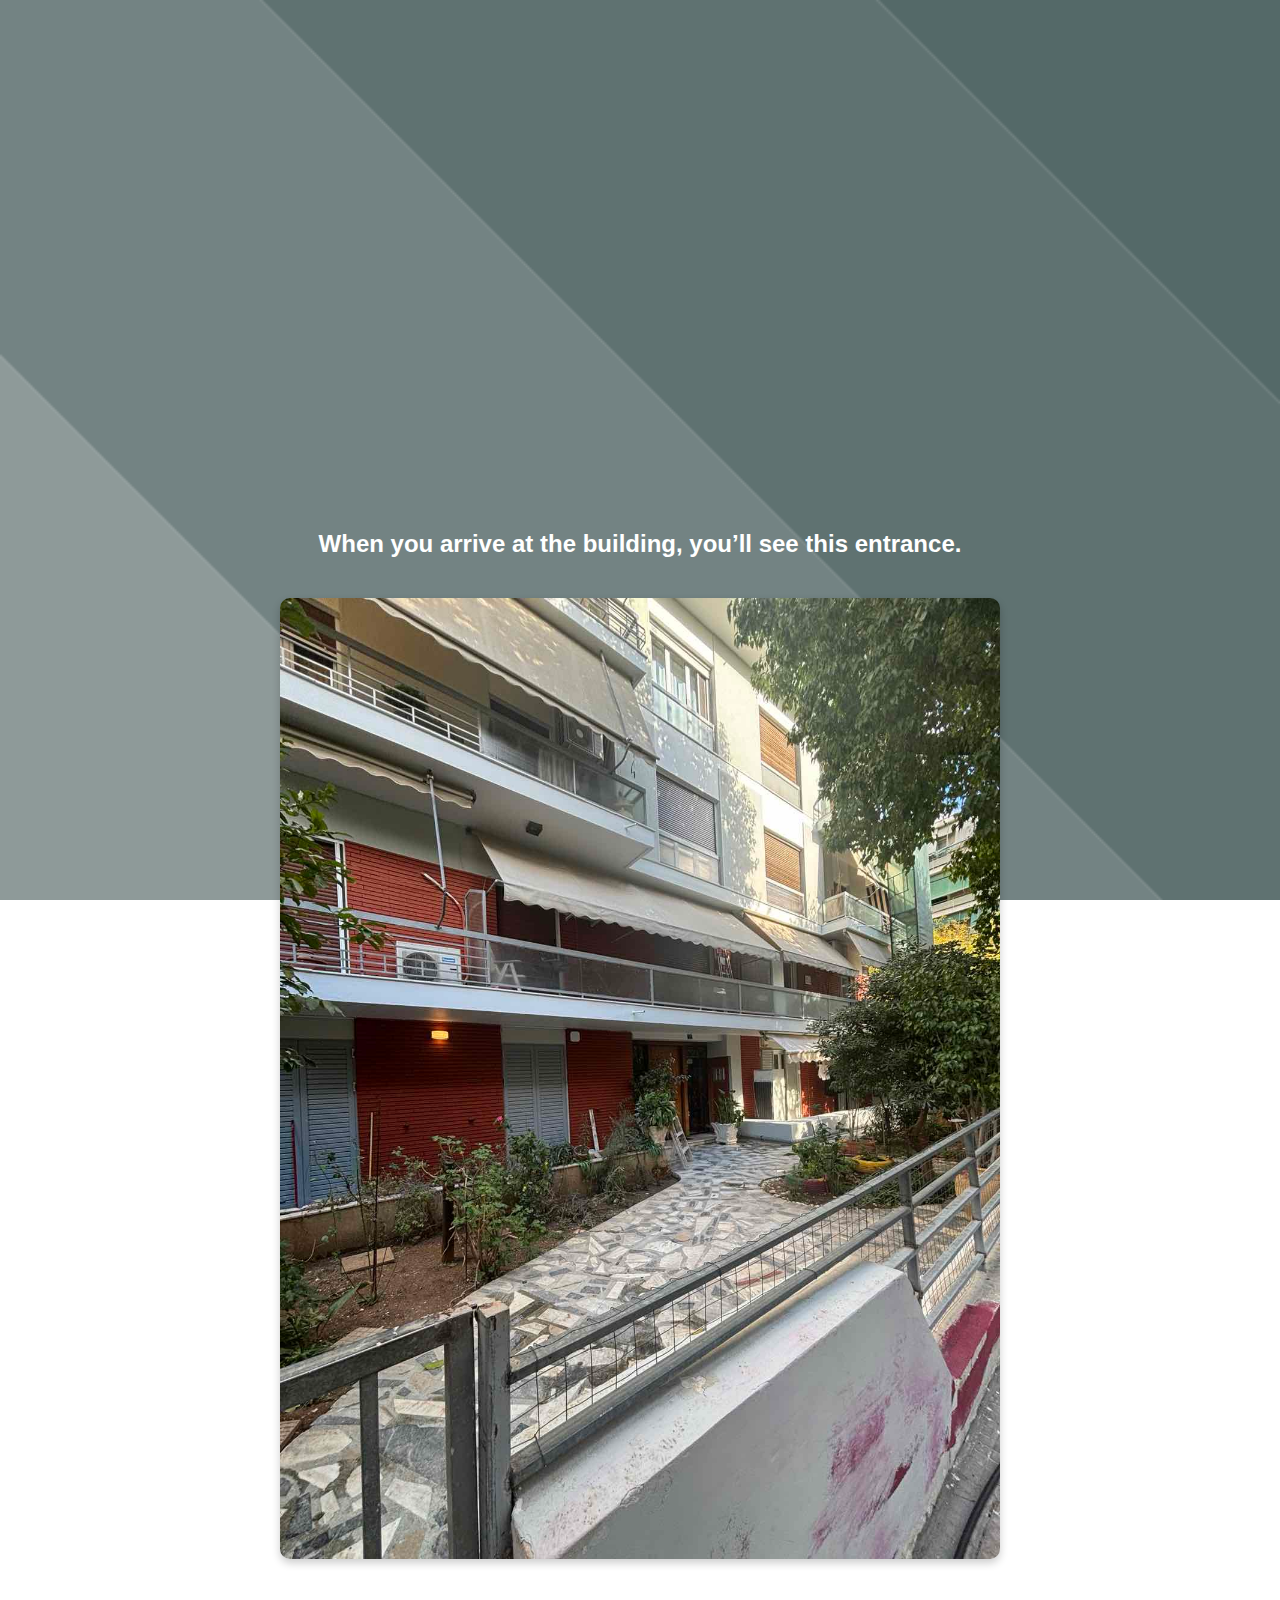
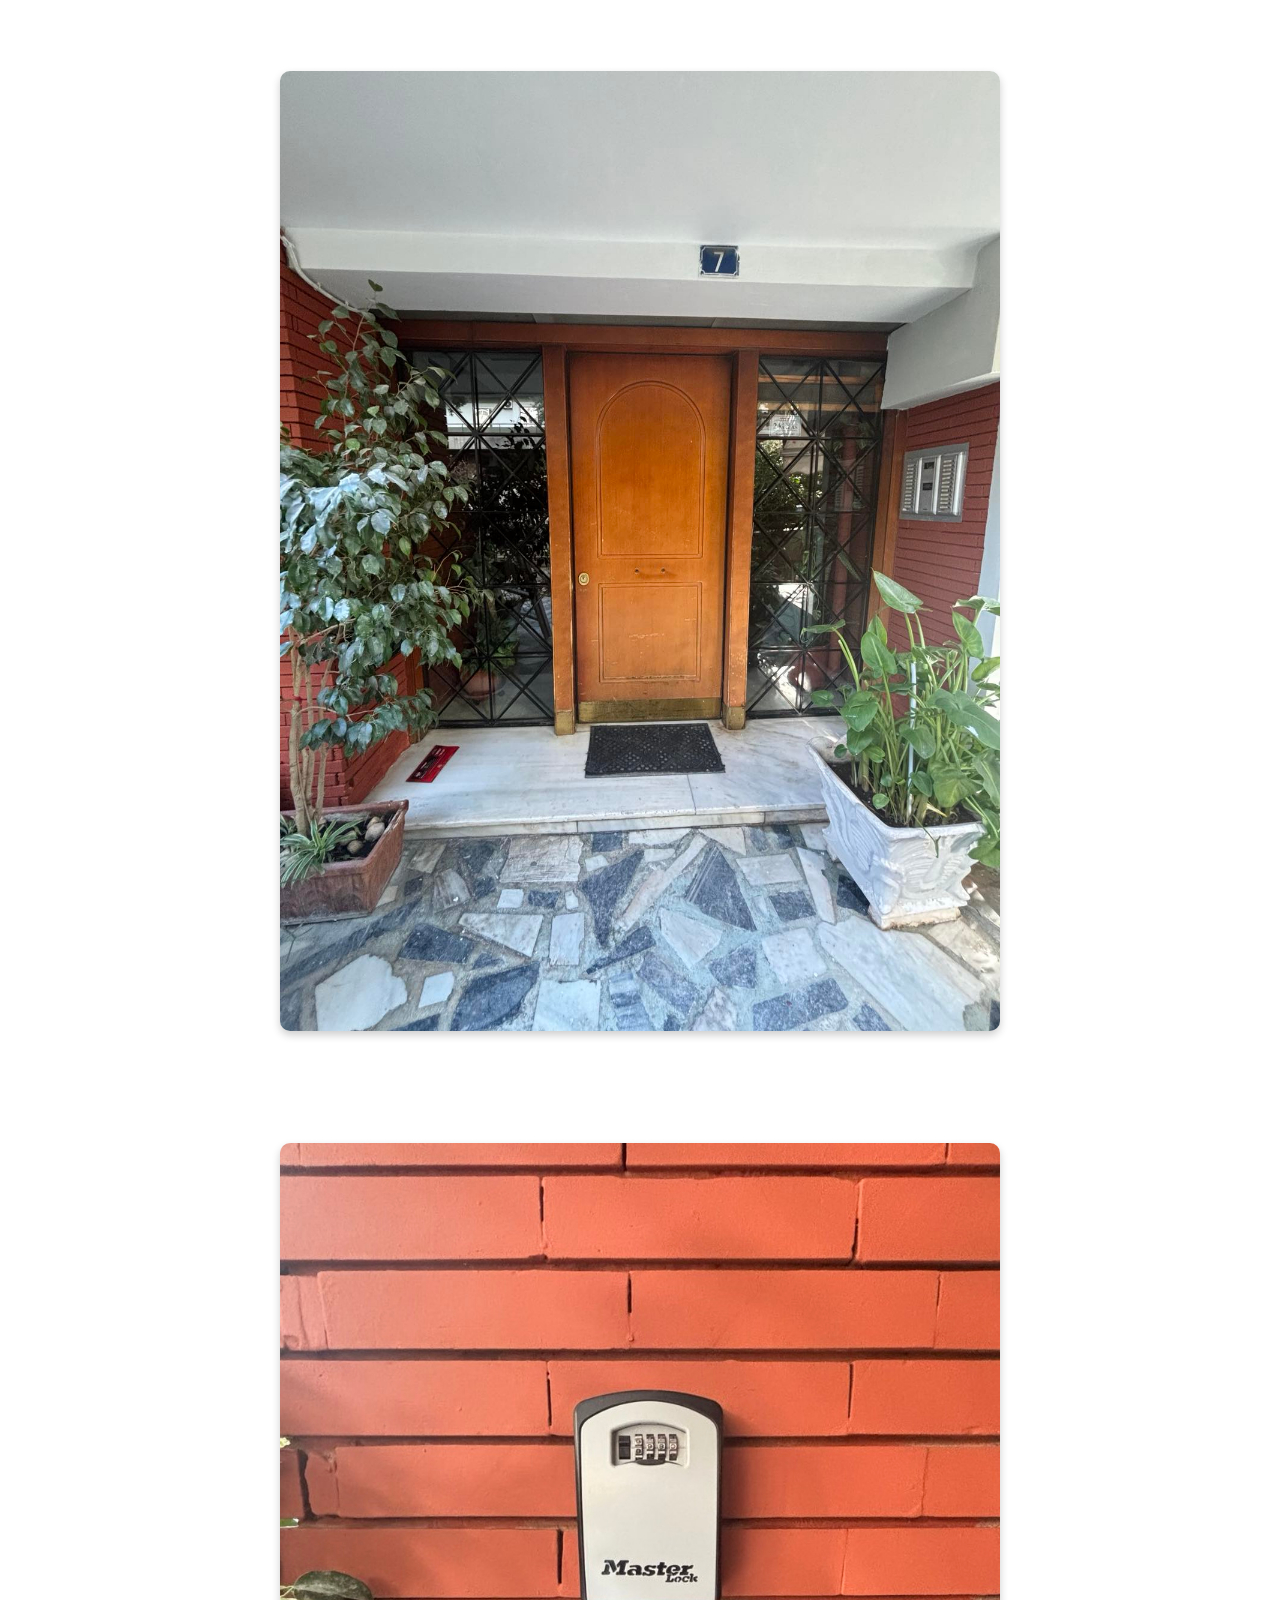
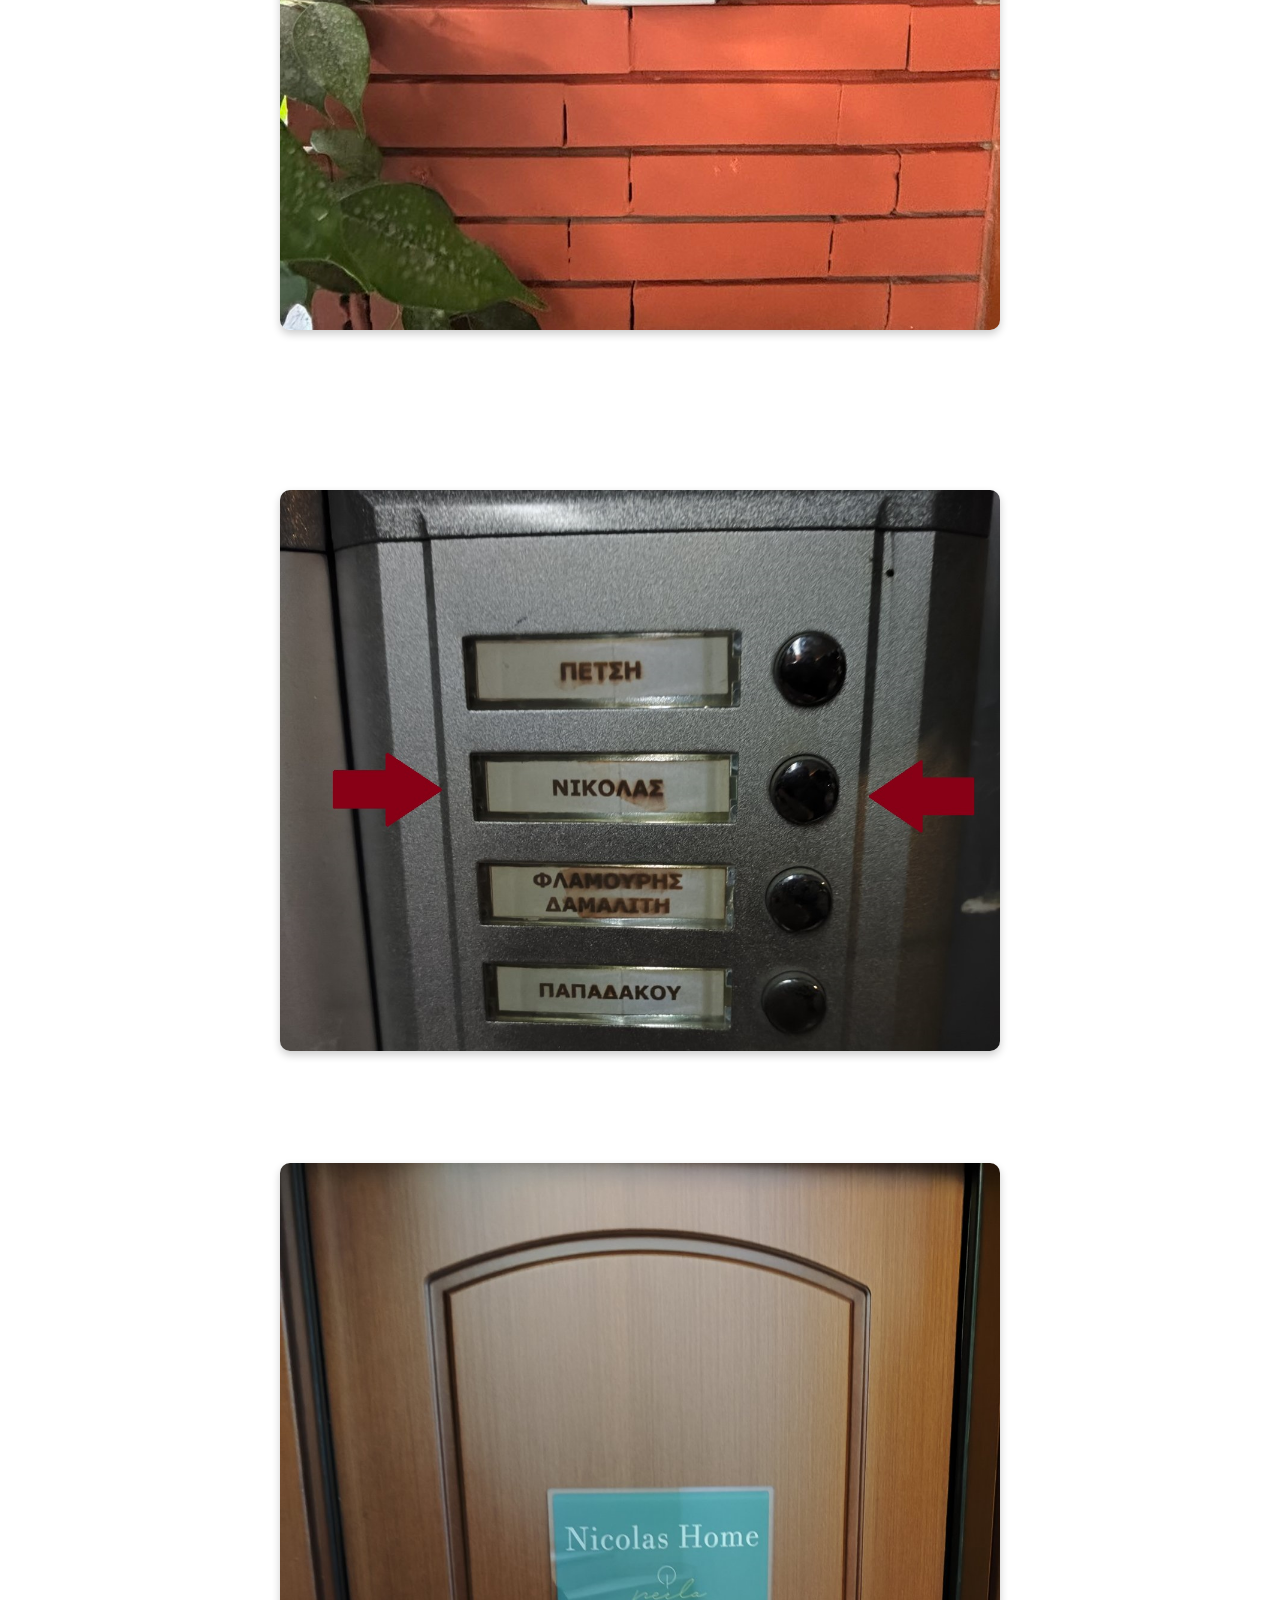
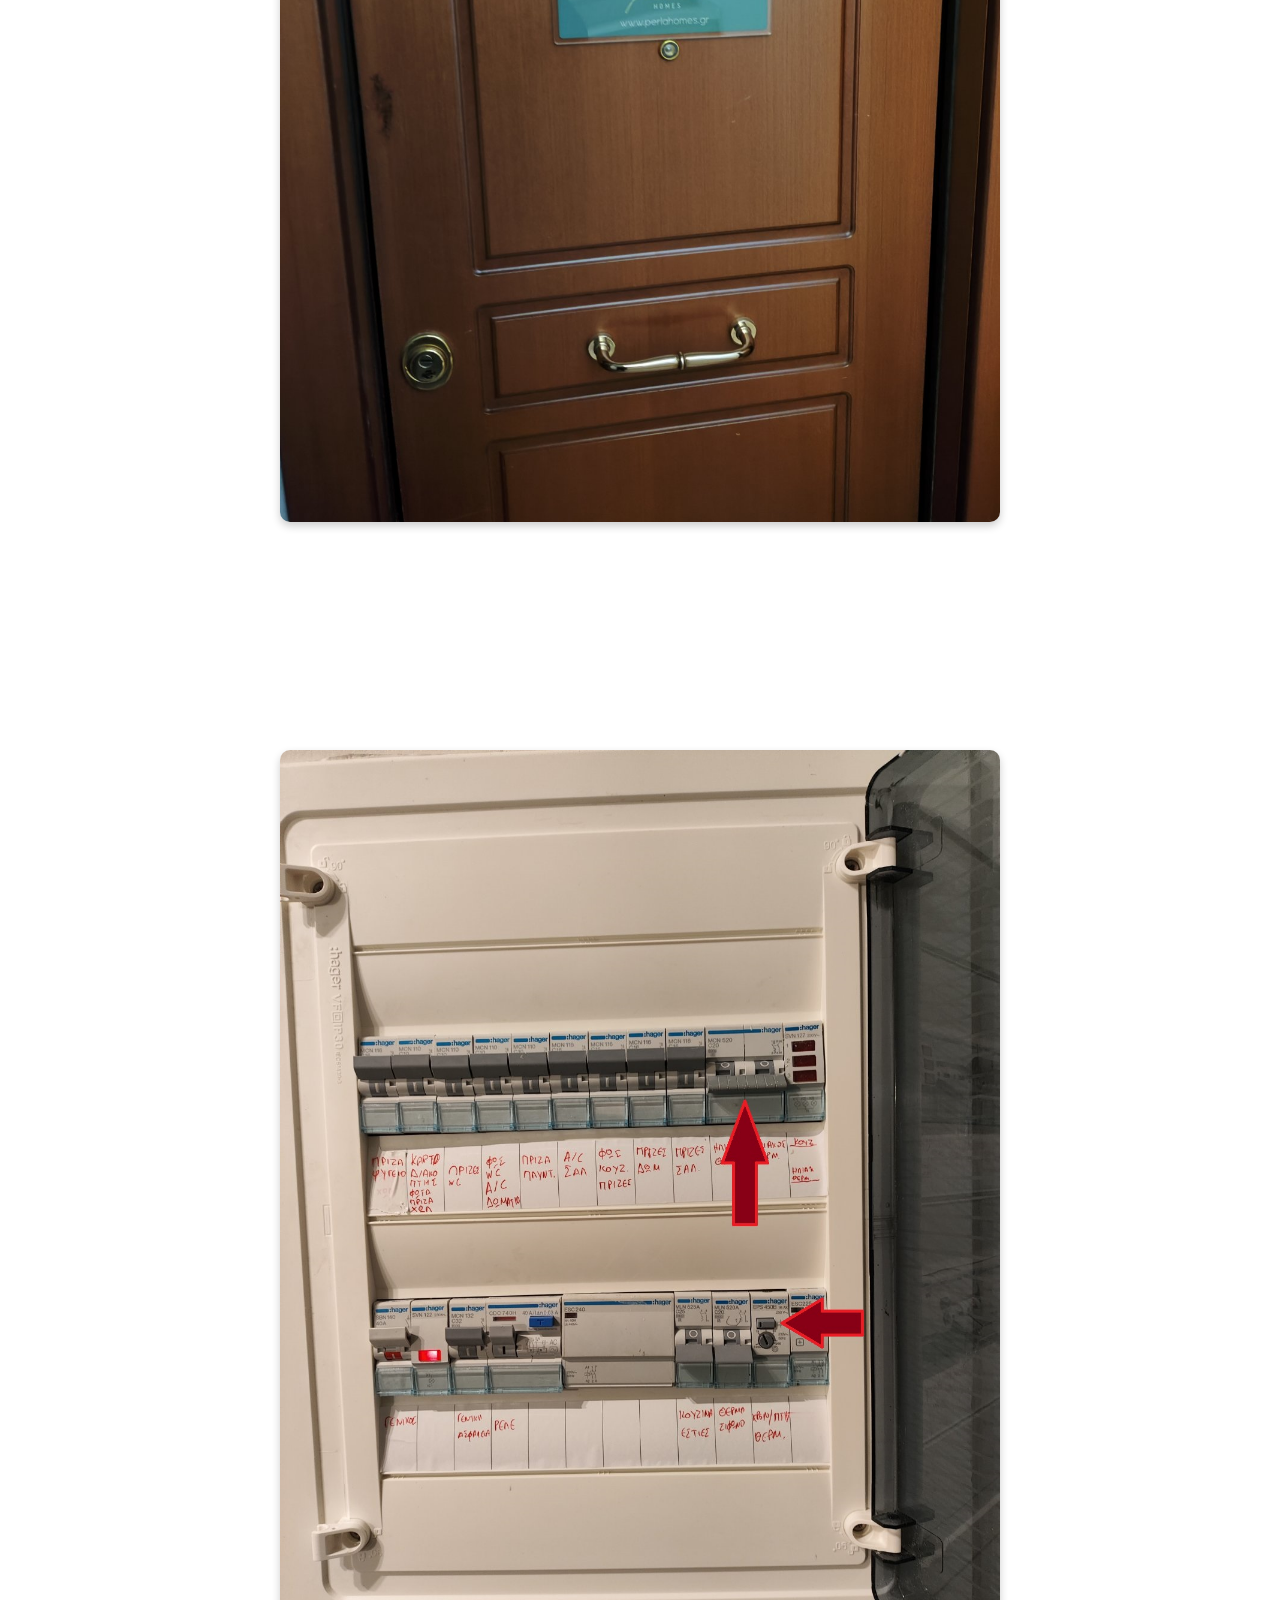
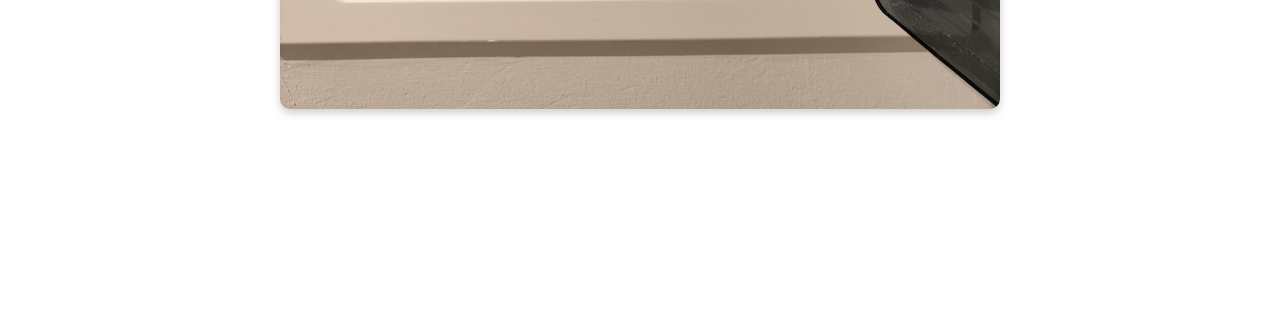
==== check_in.html @ acf2d2f2 "Add files via upload" ====
<!DOCTYPE html>
<html lang="en">
<head>
    <meta charset="UTF-8">
    <meta name="viewport" content="width=device-width, initial-scale=1.0">
    <link href="https://fonts.googleapis.com/css2?family=Roboto:wght@400;700&display=swap" rel="stylesheet">

    <title>Perla Homes</title>
    <link rel="stylesheet" href="style.css">
</head>
<body>
    <!-- Main Content Section -->
    <div class="content-container">
        <!-- Home Button -->
        <a href="index.html" class="home-button fade-in">
            <button>Home Page</button>
        </a>

        <!-- Language Selector -->
        <div id="google_translate_element" class="fade-in"></div>

        <!-- Logo -->
        <img src="images/perla logo site.png" alt="Perla Homes Logo" id="logo" class="fade-in" />

        <!-- Main Heading -->
        <h1 id="main-heading" class="fade-in">Check-in <br> Instructions</h1>

        <!-- Images and Content -->
        <div class="content">
            <h2>When you arrive at the building, you’ll see this entrance.</h2>
            <img src="images/road view.jpg" id="front-door" alt="Access Code" />
        
            <h2>Front Door.</h2>
            <img src="images/eisodos.jpg" id="key-lock" alt="Access Code">
            
        
           
            <h2>Bottom Door Code.</h2>
            <img src="images/keylock.jpg" id="key-lock" alt="Access Code">
            <h2>Code: 5540</h2>
        
            <h2>Bell.</h2>
            <img src="images/Doorbell.jpg" id="key-lock" alt="Access Code">
            

            <h2>Apartment is on the 5th Floor </h2>
            
            <img src="images/Door.jpg" id="apartment-image" alt="Access Code">
            <h2>MasterLock code : 5543</h2>
            
            <h2>Hot Water</h2>
            <p> The Apartment has Solar Boiler if there is no Hot water <br></p>
            <p>Please press the button to turn on the water heater, it turns off automaticly after 40 minutes.</p>
            <img src="images/Nicolas Pinakas.jpg" id="hot-water" alt="Access Code">
        
            <h2>Check-out</h2>
            <h2>Check-out Time 11:00 AM.</h2>
            <p>Please during check-out leave the keys on the table and close the door.Thank you for trusting us and choosing one of our accommodations!!</p>
        
            
        </div>

    <!-- Footer -->
    <div class="footer fade-in">
        <p>&copy; 2025 Perla Homes. All rights reserved.</p>
    </div>

    <script src="script.js"></script>
    <script type="text/javascript">
        function googleTranslateElementInit() {
            new google.translate.TranslateElement({
                pageLanguage: 'en',
                includedLanguages: 'en,el,it,pt,ro,es,fr,ka,de,cs,hy,sq,ru', // Add more languages as needed
                layout: google.translate.TranslateElement.InlineLayout.SIMPLE
            }, 'google_translate_element');
        }
    </script>
    <script type="text/javascript" src="https://translate.google.com/translate_a/element.js?cb=googleTranslateElementInit"></script>
</body>
</html>
---- style.css ----
/* Basic Reset */
body, html {
    margin: 0;
    padding: 0;
    font-family: Arial, sans-serif;
    height: 100%;
    display: flex;
    flex-direction: column;
}

/* Background with image and overlay */
body {
    background-image: url('images/fontoCheck.png'); /* Replace with your background image */
    background-size: cover;
    background-position: center;
    background-attachment: fixed;
    color: white;
}

/* Semi-transparent overlay */
body::after {
    content: "";
    position: absolute;
    top: 0;
    left: 0;
    right: 0;
    bottom: 0;
    background: rgba(10, 10, 10, 0.1); /* Adjust this to change the contrast */
    z-index: -1; /* Places the overlay behind content */
}

/* Main Content */
.content-container {
    flex: 1;
    display: flex;
    flex-direction: column;
    justify-content: center;
    align-items: center;
    text-align: center;
    padding: 20px;
}

/* Language selector positioned at the top left */
#google_translate_element {
    position: absolute;
    top: 1px;
    left: 1px;
    z-index: 9999;
    padding: 5px;
    
    border: 1px solid #ccc; /* Optional border */
    border-radius: 5px; /* Optional rounded corners */
}



/* Button container */
.button-container {
    display: flex;
    justify-content: center;
    gap: 20px;
    margin-top: 10px;
    flex-wrap: wrap; /* Allows wrapping for smaller screens */
}

/* Styling for each button item */
.button-item {
    display: flex;
    flex-direction: column;
    align-items: center;
    text-align: center;
}

.round-btn {
    background-color: #eff5ef;
    color: white;
    border: none;
    padding: 0; /* Remove padding */
    border-radius: 50%;
    width: 80px;  /* Smaller width */
    height: 80px;  /* Smaller height */
    display: flex;
    justify-content: center;
    align-items: center;
    cursor: pointer;
    transition: background-color 0.3s;
    overflow: hidden; /* Ensure image stays inside the circle */
    margin-bottom: 8px; /* Space between button and text */
}

.round-btn:hover {
    background-color: #3d5e4d;
}

.round-btn:focus {
    outline: none;
}

.round-btn img {
    width: 100%; /* Fill the button's width */
    height: 100%; /* Fill the button's height */
    object-fit: cover; /* Ensures the image covers the entire circle without distortion */
}

button:active {
    transform: scale(0.98); /* Slight scale-down effect on click */
}

/* Text under the button */
.button-item span {
    color: white;
    font-size: 17px; /* Smaller text */
    font-weight: bold;
}

/* Footer */
.footer {
    background-color: #0f0f0f(0, 0, 0, 0.7); /* Optional: background for the footer */
    background-color: rgb(140, 150, 144);
    width: 100%;
    padding: 5px 0;
    text-align: center;
    color: white;
}

.footer p {
    margin: 0;
}

#logo {
    display: block;
    margin: 0 auto; /* Center the logo */
    max-width: 350px; /* Adjust the size as needed */
    height: auto; /* Keep the aspect ratio intact */
    margin-top: 200px;
}

.round-btn {
    box-shadow: 0 4px 6px rgba(0, 0, 0, 0.2);
}
.round-btn:hover {
    box-shadow: 0 6px 10px rgba(0, 0, 0, 0.3);
}

/* Styling for h1 element */
#main-heading {
    font-family: 'Roboto', sans-serif; /* Use a nice, modern font like Roboto */
    font-size: 2rem; /* Adjust the size of the text */
    color: white; /* Make the text white */
    text-align: center; /* Center align the text */
    margin-top: 10px; /* Add some space between the logo and the heading */
    text-shadow: 2px 2px 4px rgba(0, 0, 0, 0.5); /* Optional: add shadow for better readability */
}

p {
    text-align: center; /* Centers the text */
    font-size: 1em;    /* Optional: adjust the font size */
    color: white;        /* Optional: ensure the text is white */
    margin-top: 5px;    /* Optional: add some spacing from the heading */
}
/* Define the animation for fade-in effect */
.fade-in {
    opacity: 0; /* Start as invisible */
    animation: fadeInAnimation 2s forwards; /* Apply animation */
}

@keyframes fadeInAnimation {
    0% {
        opacity: 0; /* Invisible at the start */
    }
    100% {
        opacity: 1; /* Fully visible at the end */
    }
}

/* Optional: Delay different elements to stagger their appearance */
#logo {
    animation-delay: 1s; /* Delay the logo by 0.5s */
}

#main-heading {
    animation-delay: 1.5s; /* Delay the heading by 1s */
}

.button-item {
    animation-delay: 2s; /* Delay buttons by 1.5s */
    animation-duration: 3s;
}

.content img {
    box-shadow: 0 4px 8px rgba(0, 0, 0, 0.2); /* Adds a subtle shadow around the image */
}

.content img {
    max-width: 60%; /* Adjust this value to control the maximum width of your images */
    height: auto;
    margin: 20px 0; /* Adds spacing between the images */
    border-radius: 10px; /* Optional: Adds rounded corners to images */
}

.home-button {
    position: fixed;
    top: 50px; /* Distance from the top */
    right: 10px; /* Distance from the right */
    z-index: 1000; /* Ensure it's above other content */
}

.home-button button {
    background-color: #e0c188; /* Green background */
    color: white; /* White text */
    padding: 10px 10px; /* Some padding */
    border: none; /* No border */
    border-radius: 100px; /* Rounded corners */
    font-size: 16px;
    font-weight: 700;
    cursor: pointer;
}

.home-button button:hover {
    background-color: #0c0c0c; /* Darker green on hover */
    
}
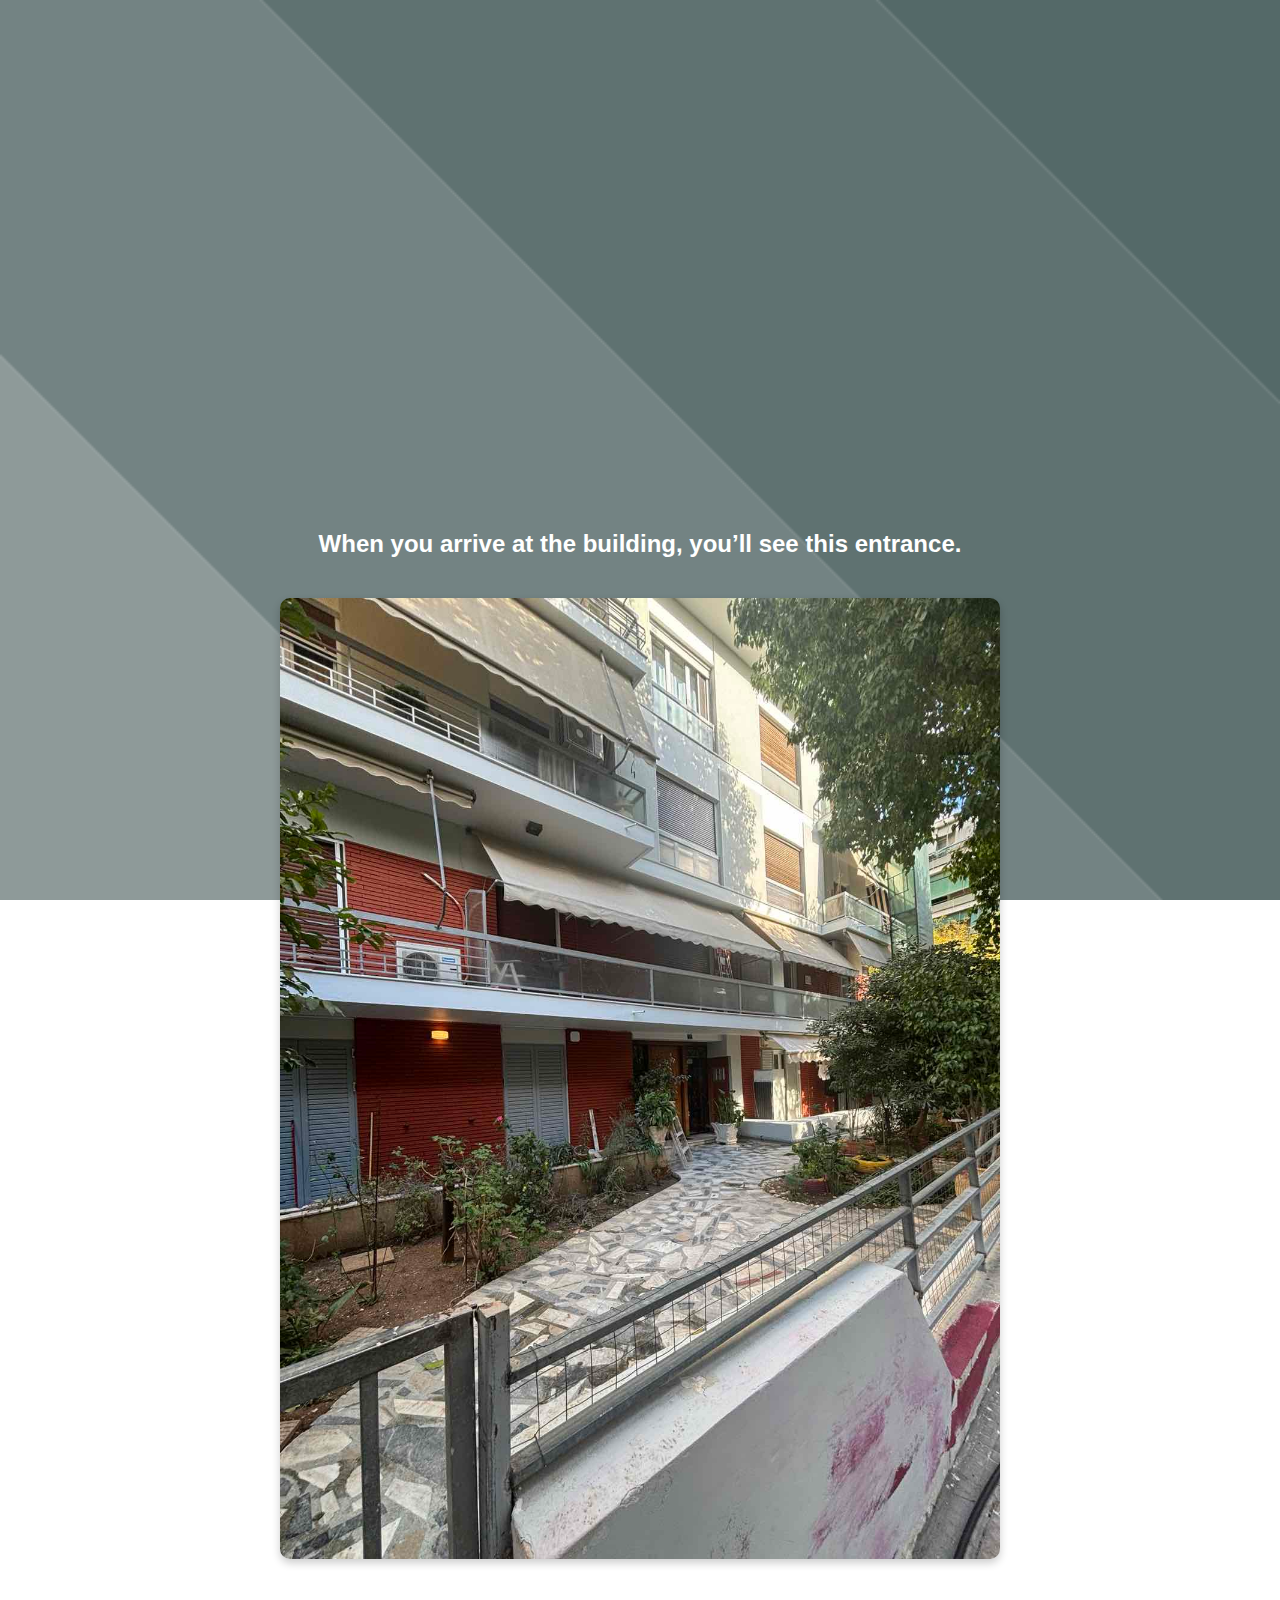
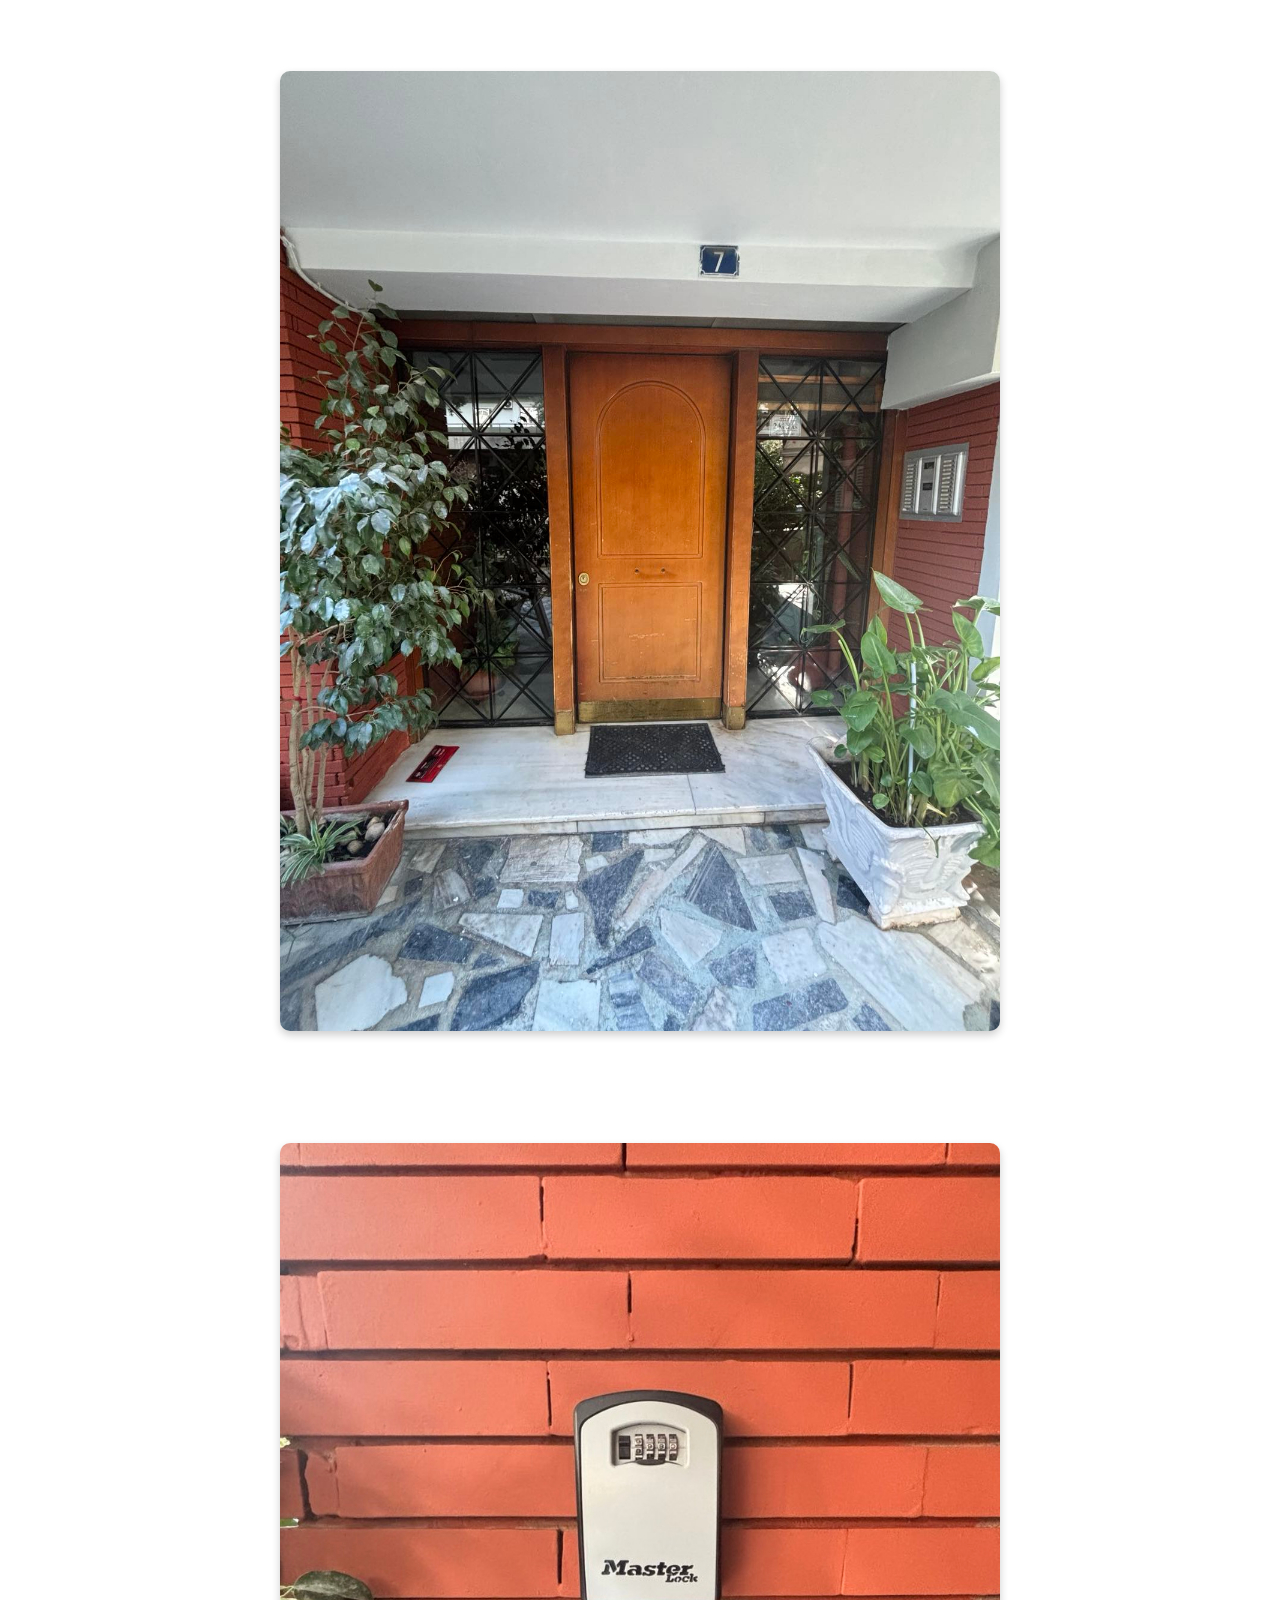
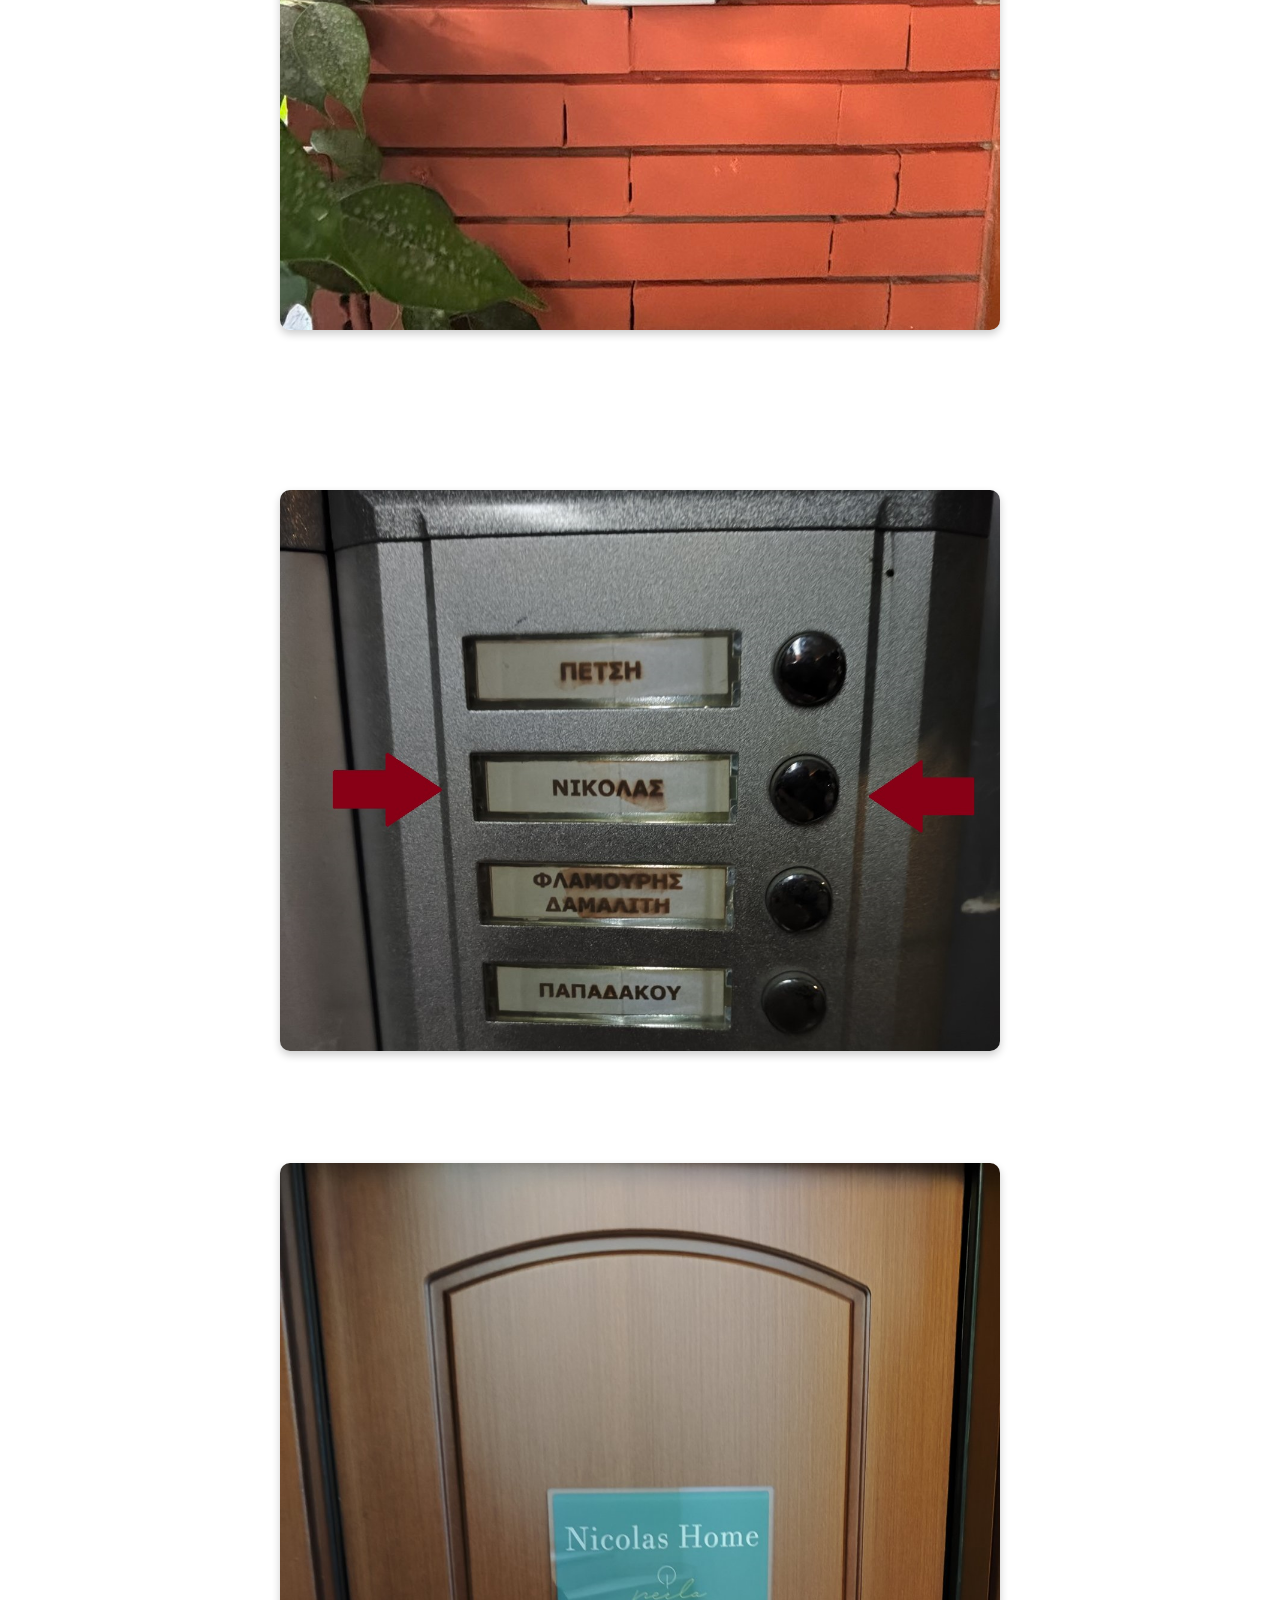
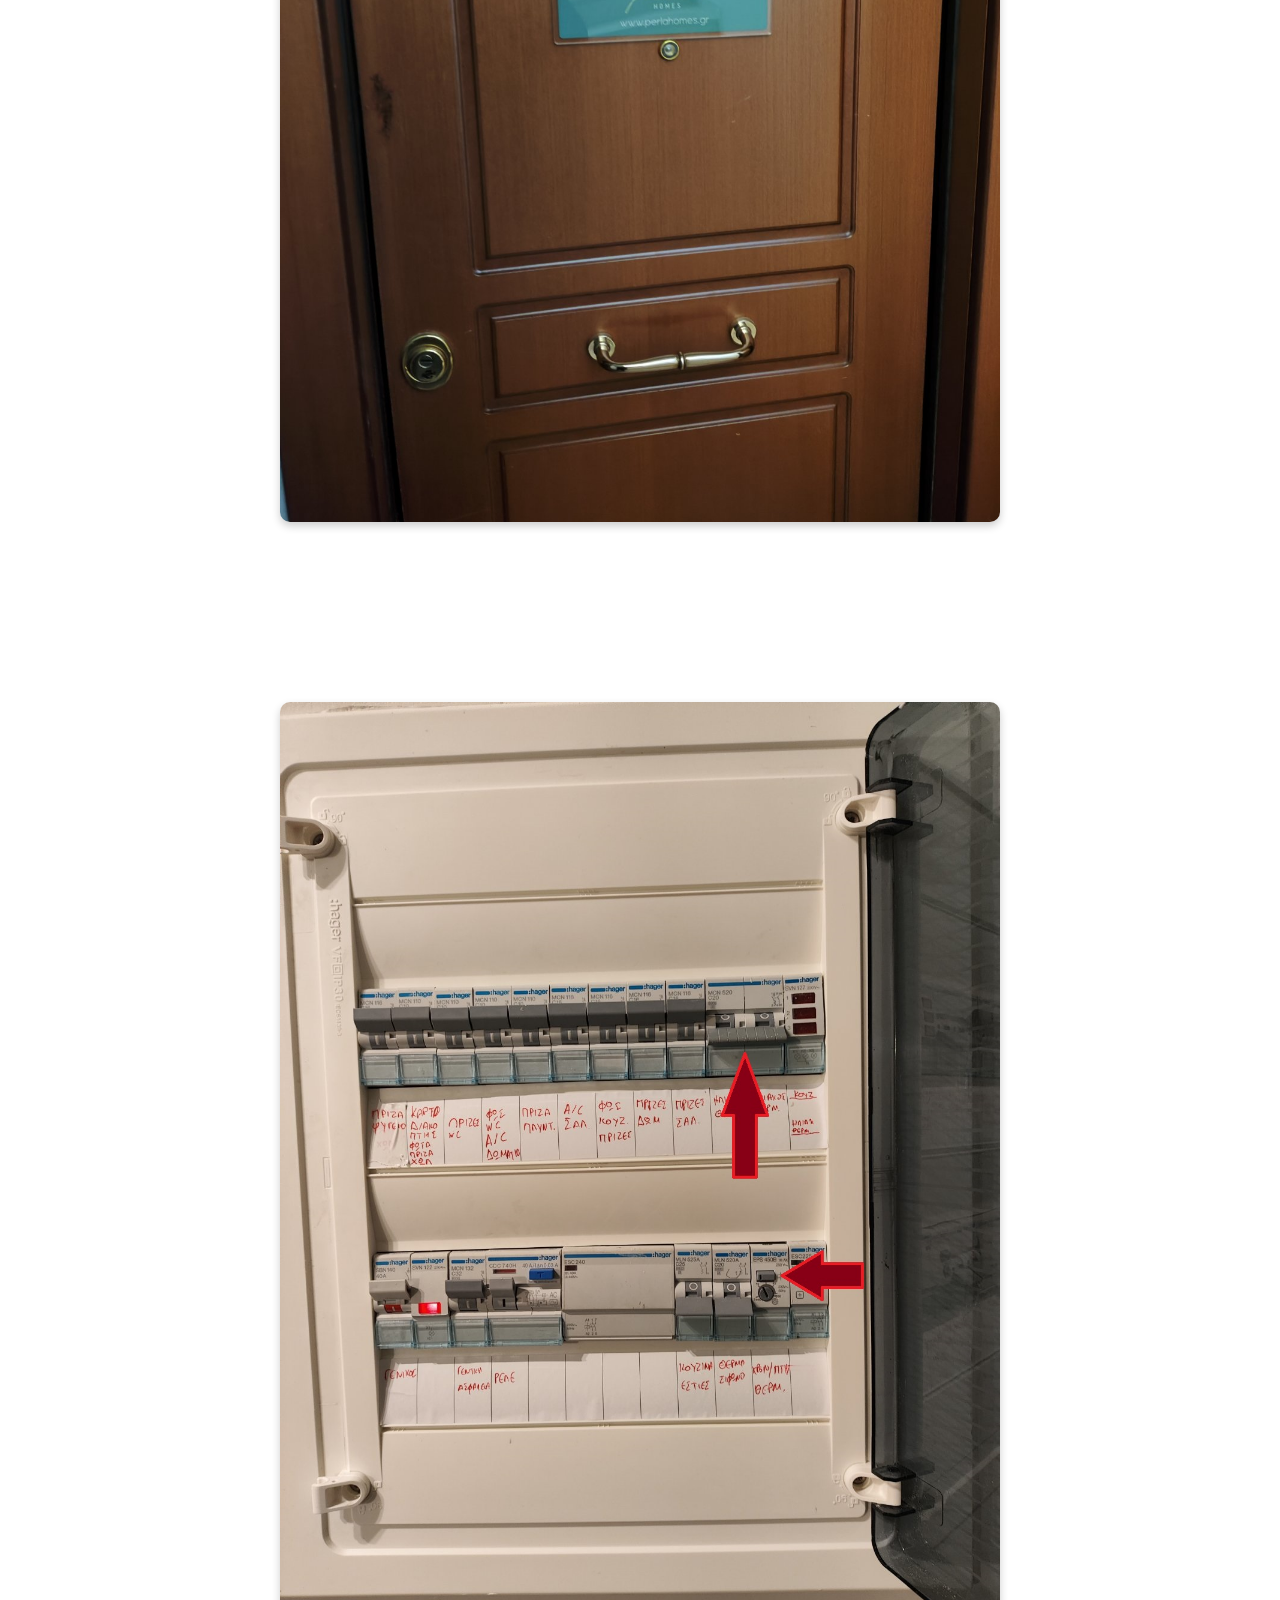
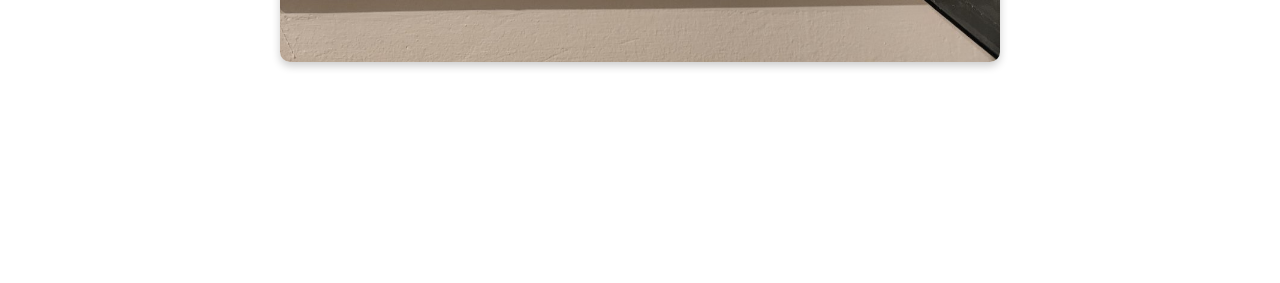
==== commit cc3afefe: "Update check_in.html" ====
--- a/check_in.html
+++ b/check_in.html
@@ -35,7 +35,7 @@
             
         
            
-            <h2>Bottom Door Code.</h2>
+            <h2>Key Lock.</h2>
             <img src="images/keylock.jpg" id="key-lock" alt="Access Code">
             <h2>Code: 5540</h2>
         
@@ -46,7 +46,7 @@
             <h2>Apartment is on the 5th Floor </h2>
             
             <img src="images/Door.jpg" id="apartment-image" alt="Access Code">
-            <h2>MasterLock code : 5543</h2>
+           
             
             <h2>Hot Water</h2>
             <p> The Apartment has Solar Boiler if there is no Hot water <br></p>
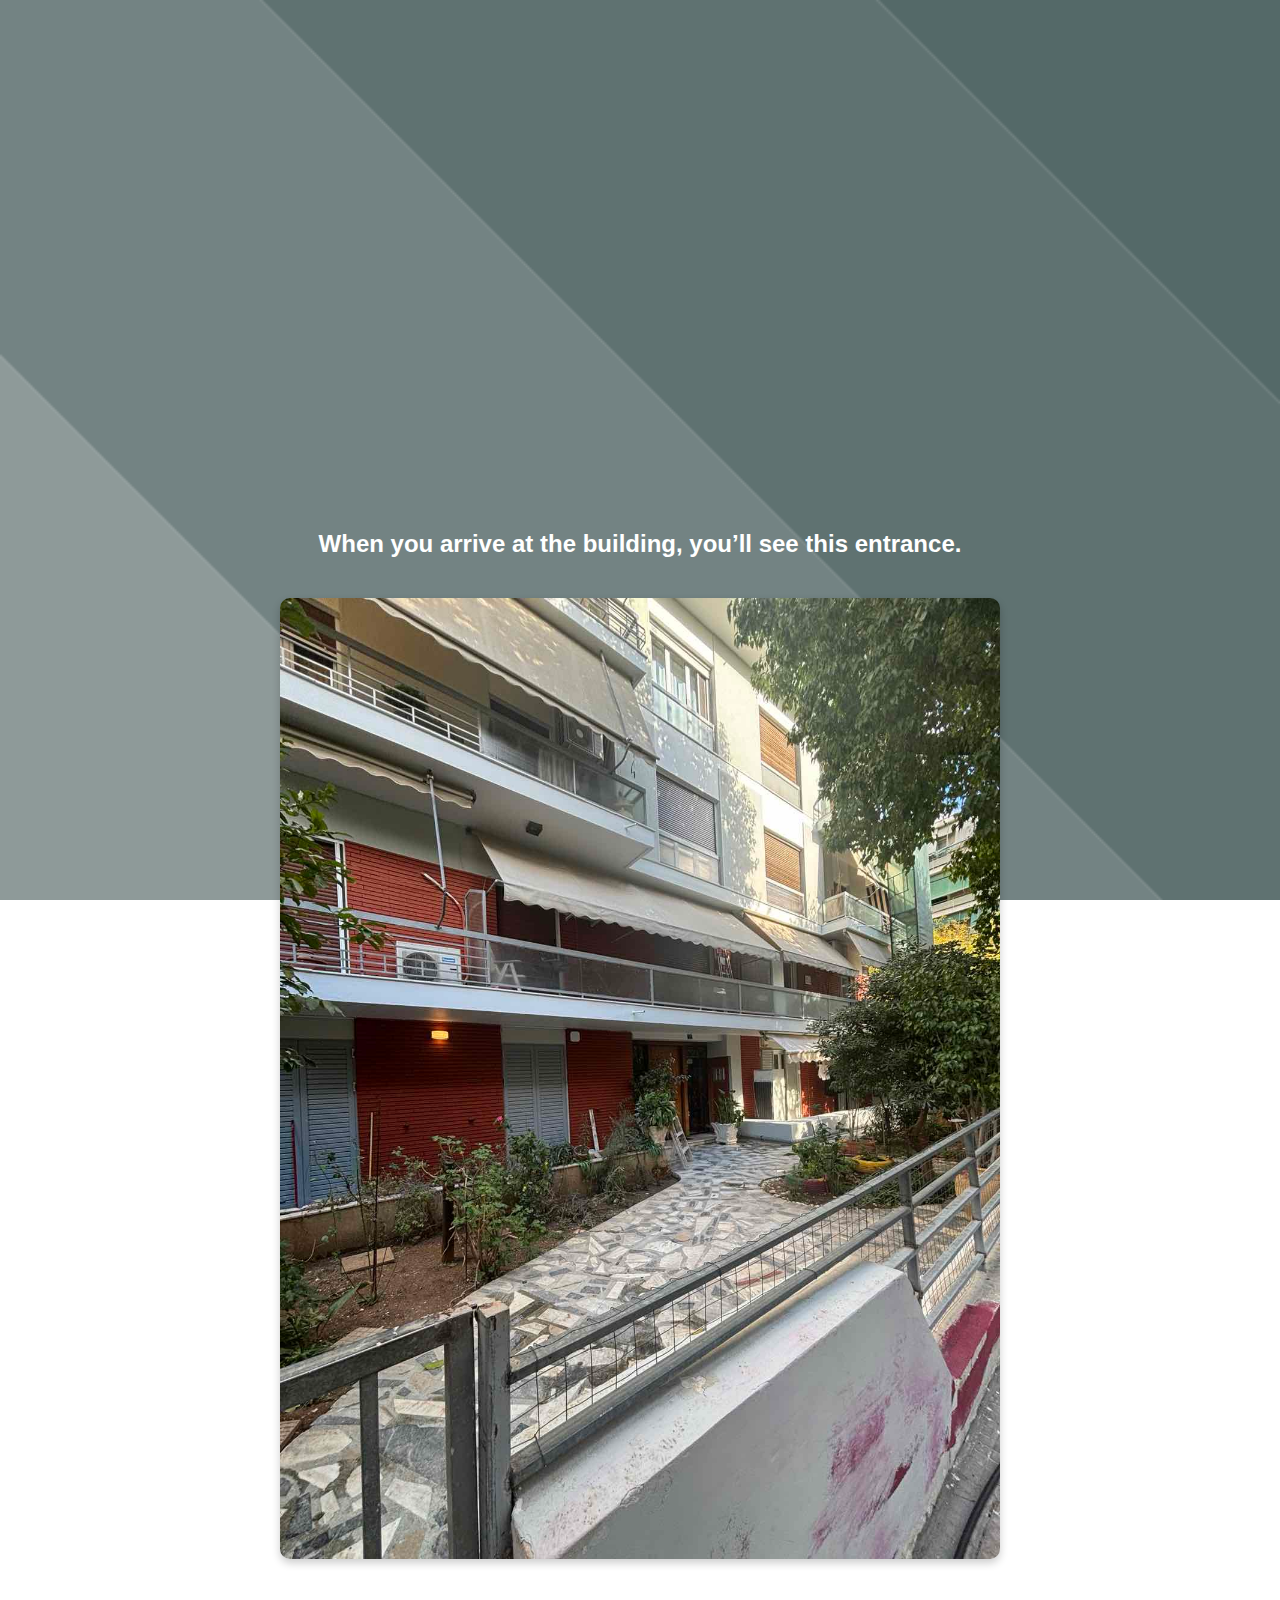
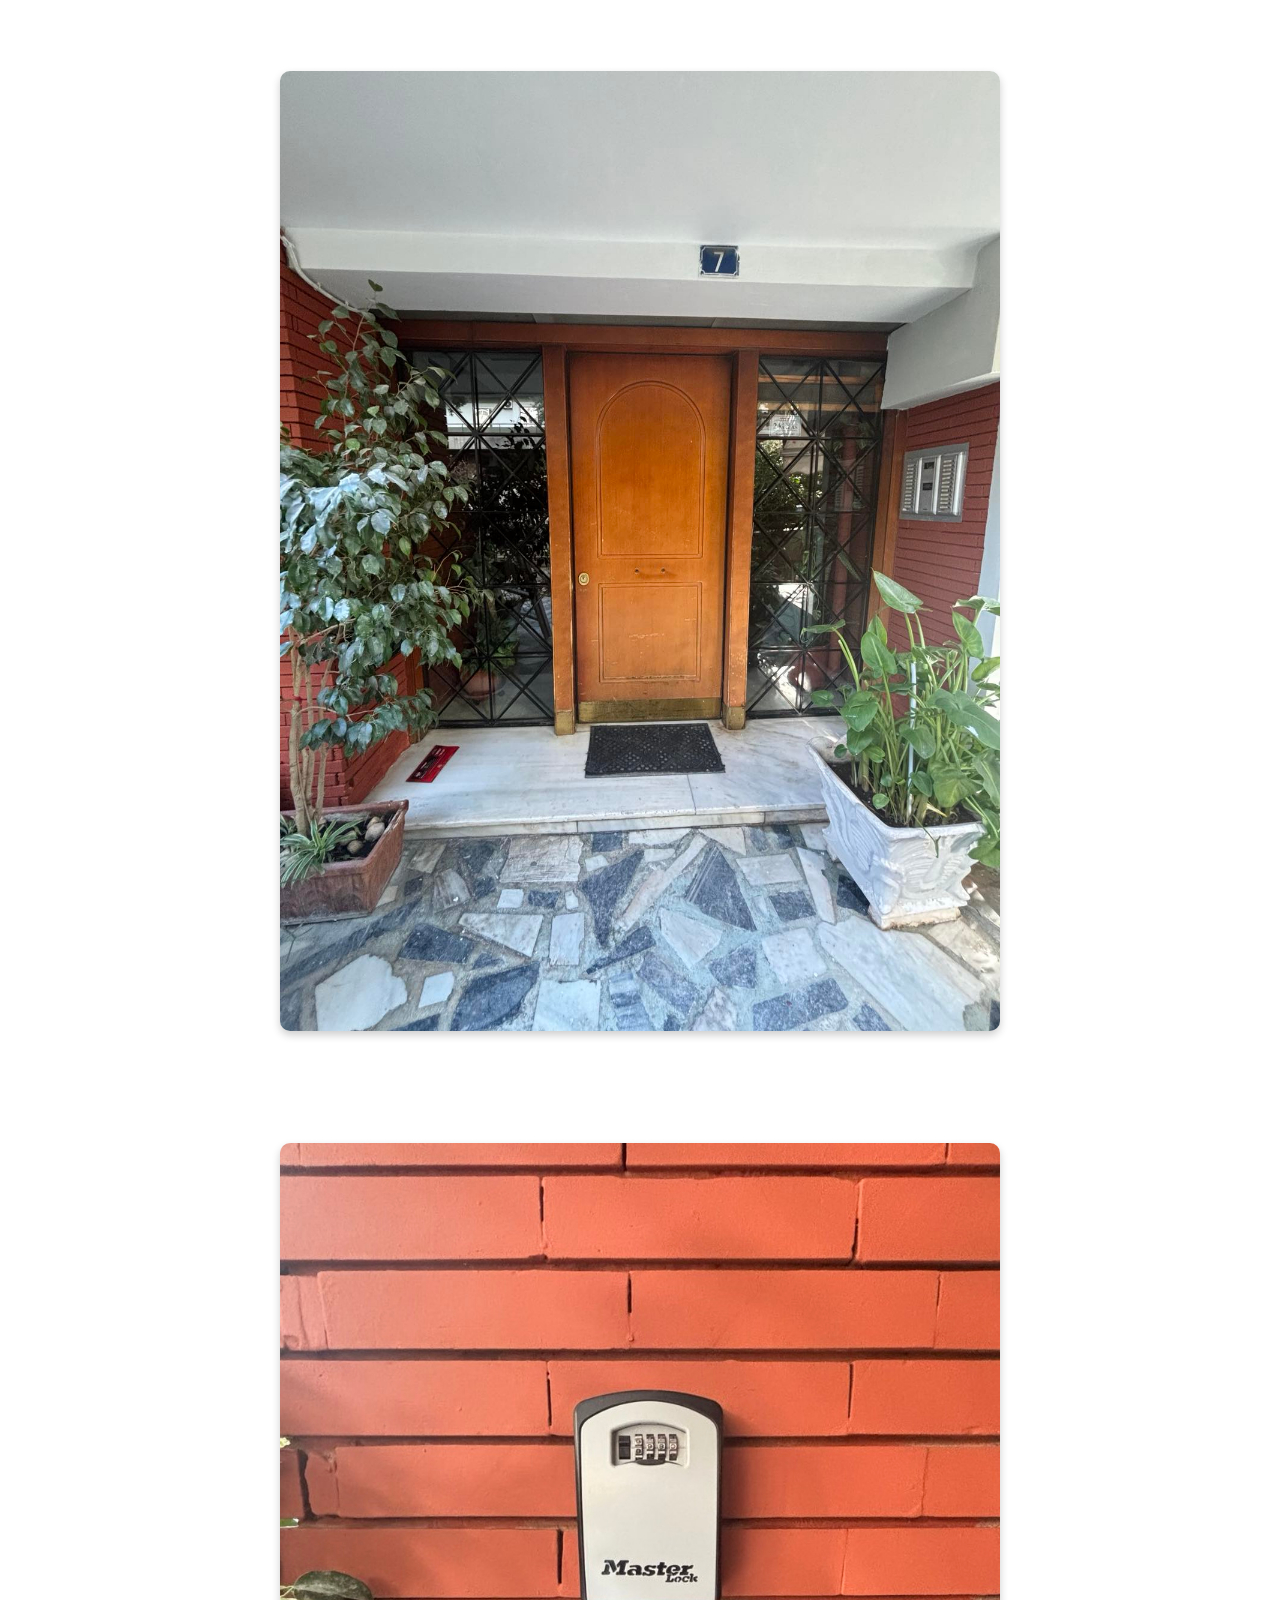
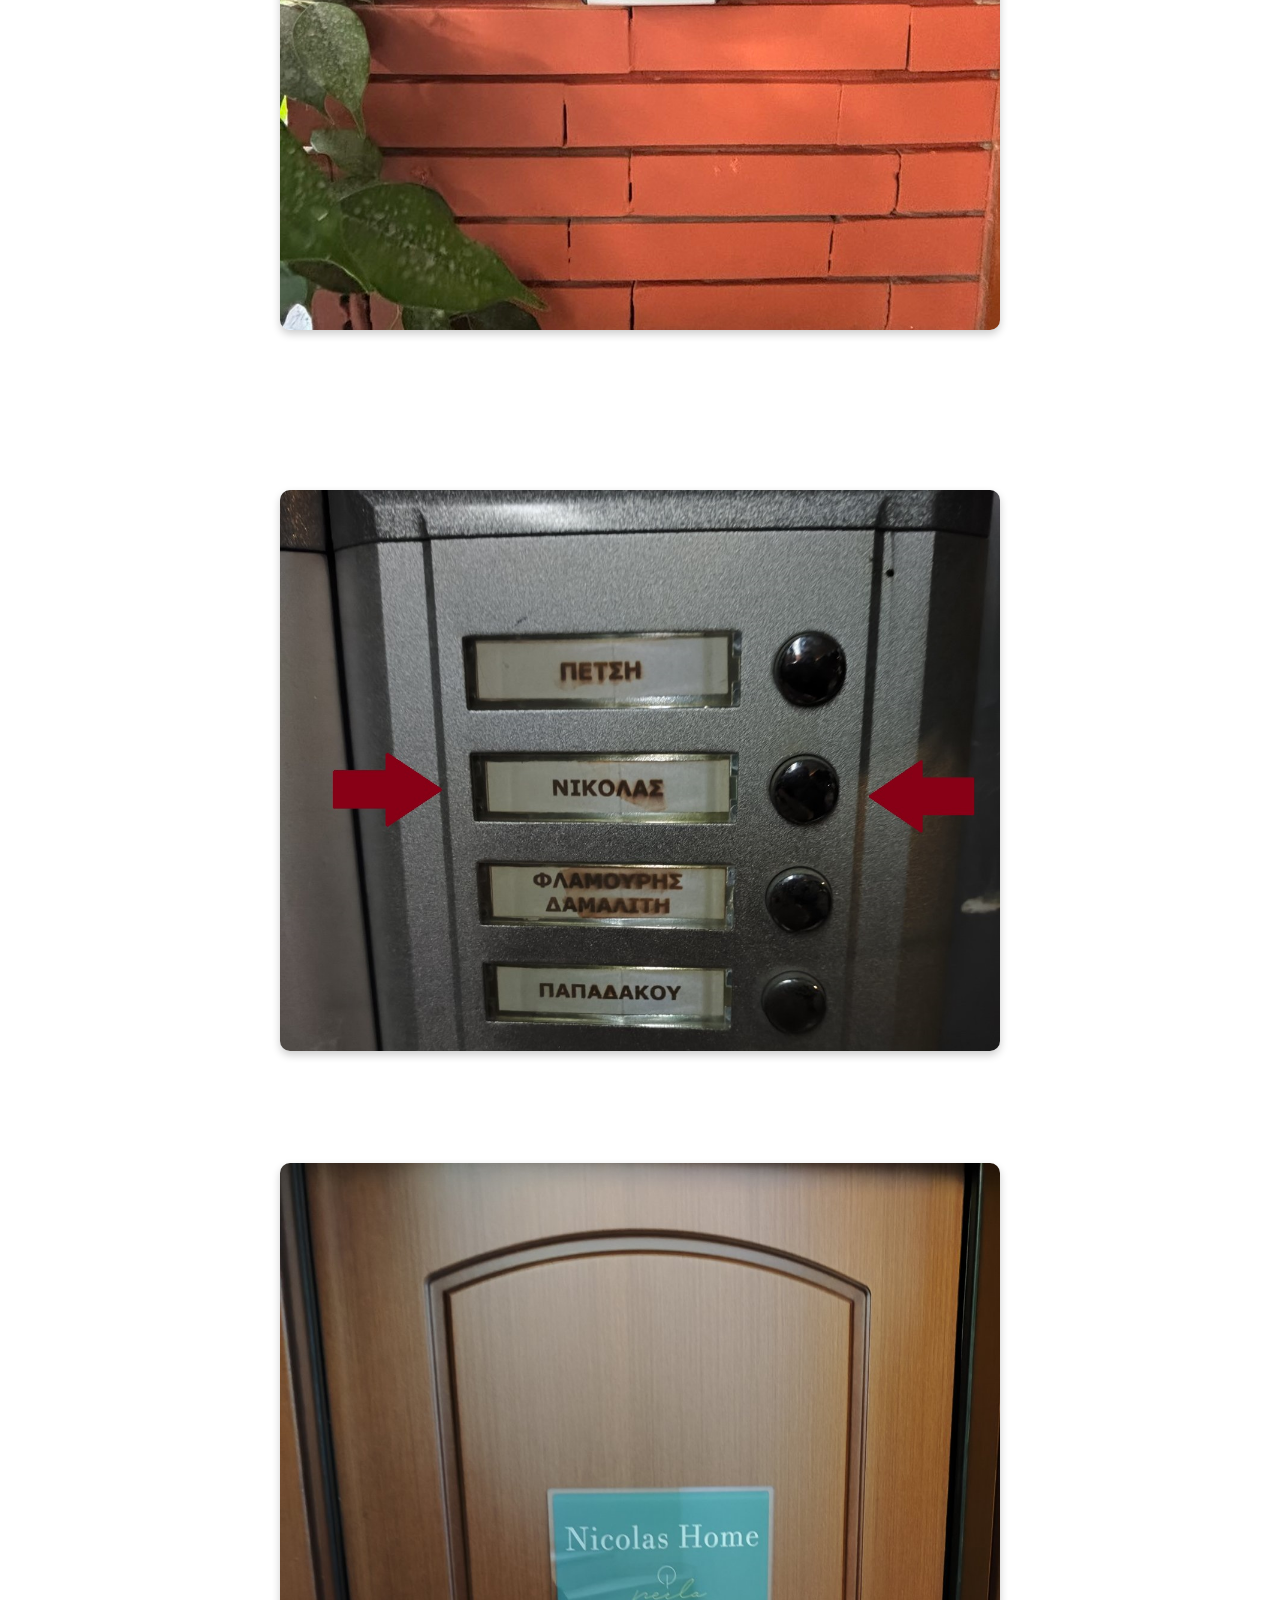
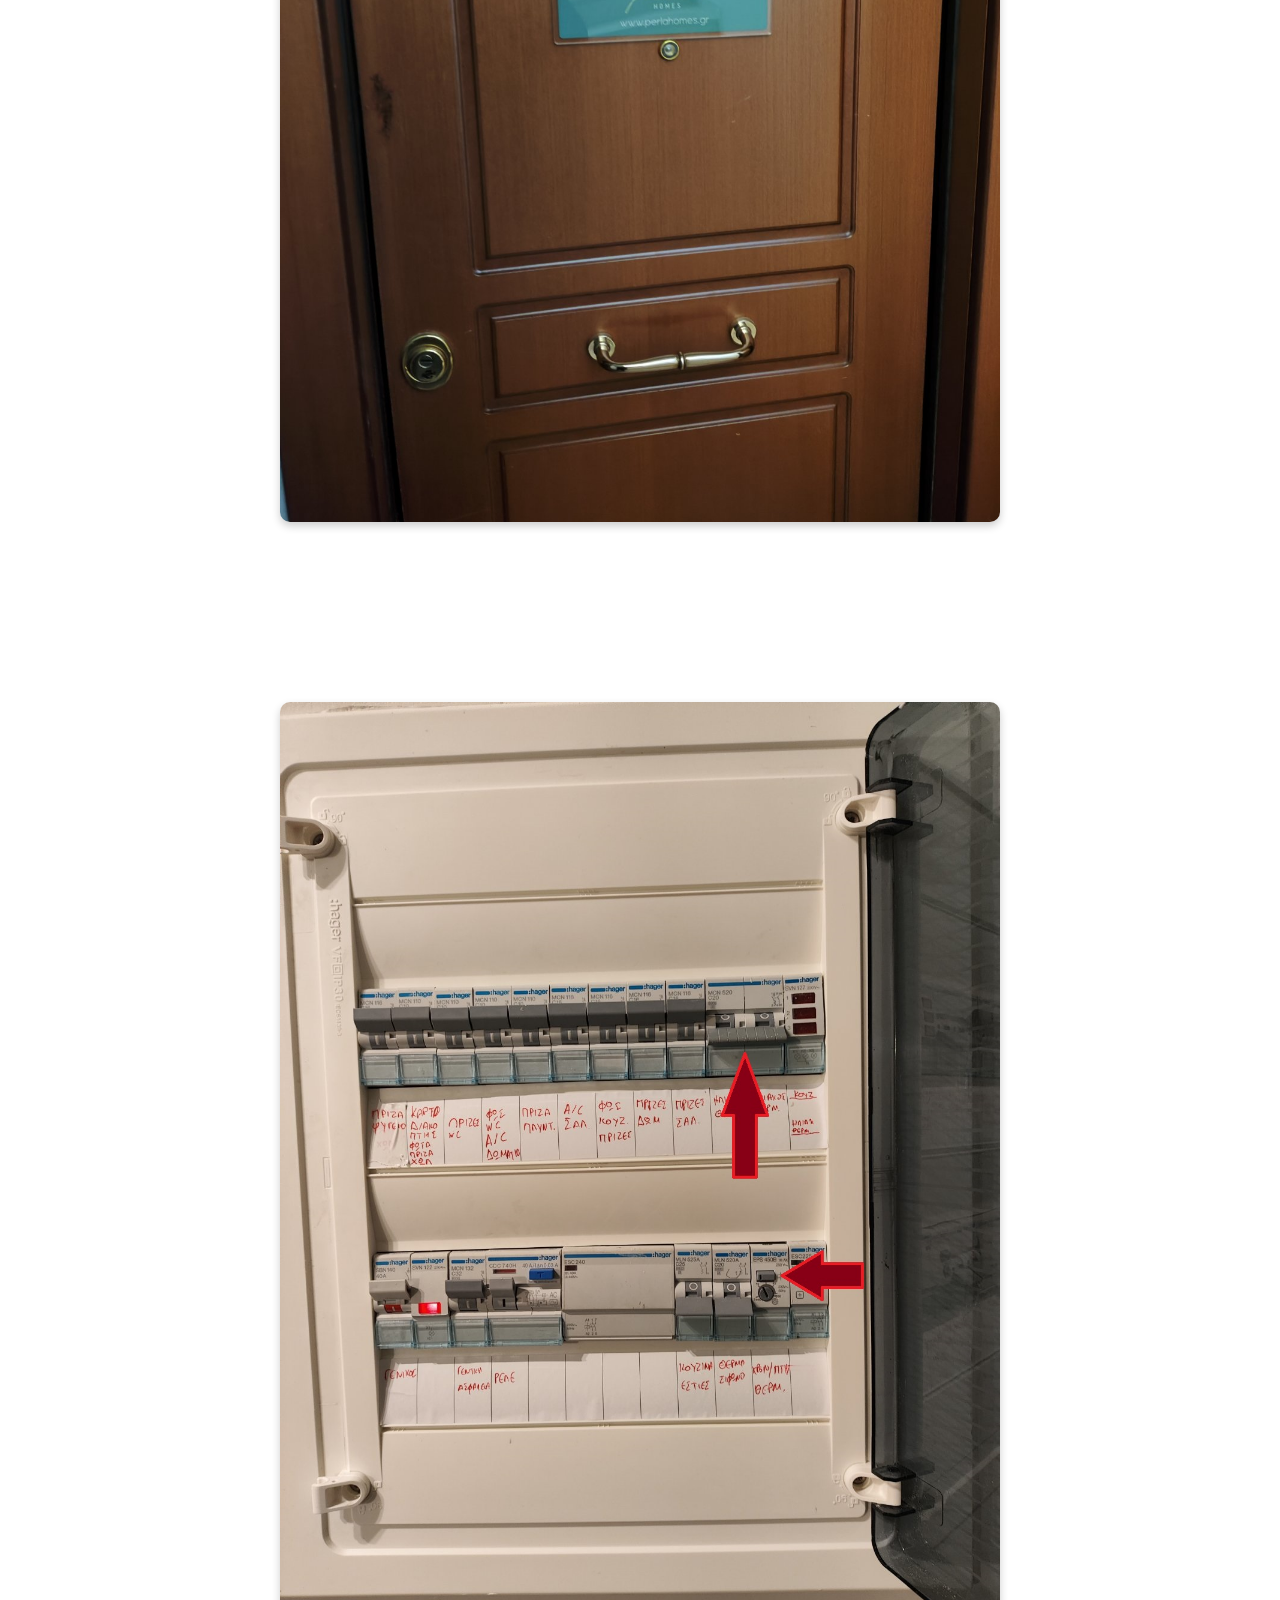
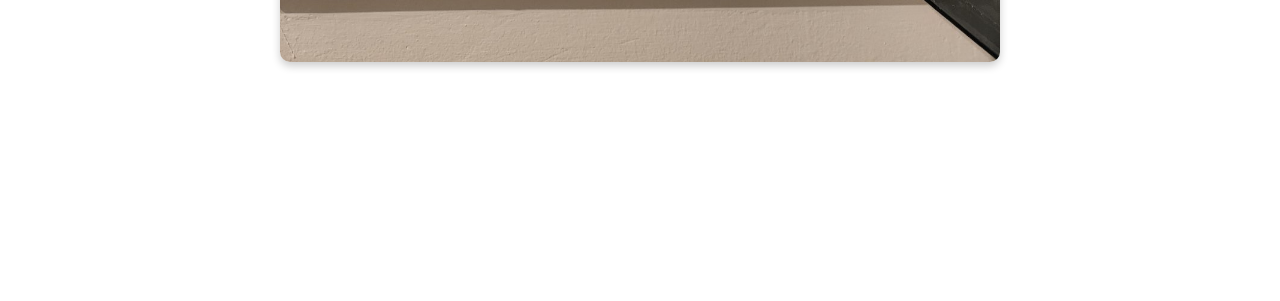
==== commit b559c282: "Update check_in.html" ====
--- a/check_in.html
+++ b/check_in.html
@@ -4,6 +4,7 @@
     <meta charset="UTF-8">
     <meta name="viewport" content="width=device-width, initial-scale=1.0">
     <link href="https://fonts.googleapis.com/css2?family=Roboto:wght@400;700&display=swap" rel="stylesheet">
+            <link rel="stylesheet" href="https://cdnjs.cloudflare.com/ajax/libs/font-awesome/6.0.0-beta3/css/all.min.css">
 
     <title>Perla Homes</title>
     <link rel="stylesheet" href="style.css">
@@ -30,7 +31,7 @@
             <h2>When you arrive at the building, you’ll see this entrance.</h2>
             <img src="images/road view.jpg" id="front-door" alt="Access Code" />
         
-            <h2>Front Door.</h2>
+            <h2>Front Entrance.</h2>
             <img src="images/eisodos.jpg" id="key-lock" alt="Access Code">
             
         
@@ -62,6 +63,20 @@
 
     <!-- Footer -->
     <div class="footer fade-in">
+       
+        
+        <!-- Social Media Links -->
+        <div class="social-media">
+            <a href="https://www.perlahomes.gr" target="_blank">
+                <i class="fas fa-globe social-icon"></i>
+            </a>
+            <a href="https://www.facebook.com/PerlaHomesgr/" target="_blank">
+                <i class="fab fa-facebook social-icon"></i>
+            </a>
+            <a href="https://www.instagram.com/perla.homes/?hl=el" target="_blank">
+                <i class="fab fa-instagram social-icon"></i>
+            </a>
+        </div>
         <p>&copy; 2025 Perla Homes. All rights reserved.</p>
     </div>
 
